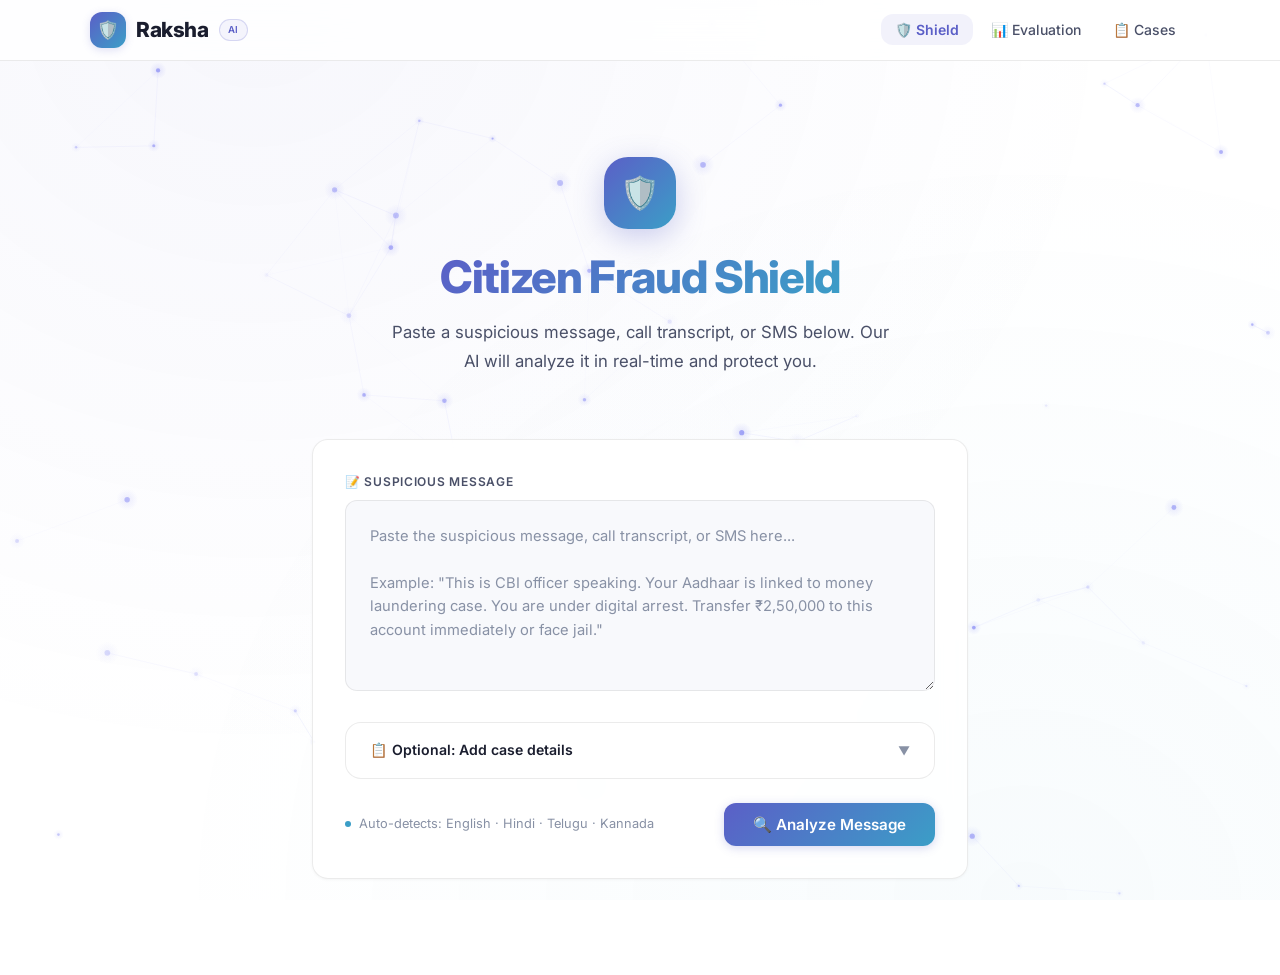
==== frontend/src/index.html @ 5e933333 "Initial commit: Raksha Digital Arrest Scam Shield (AI Hackathon 2.0)" ====
<!DOCTYPE html>
<html lang="en">
<head>
    <meta charset="UTF-8">
    <meta name="viewport" content="width=device-width, initial-scale=1.0">
    <title>Raksha — Citizen Fraud Shield</title>
    <meta name="description" content="Raksha: AI-powered digital arrest scam detector and citizen fraud shield for India.">
    <link rel="stylesheet" href="styles.css?v=3">
    <style>
        /* ── Shield Page Specific Styles ── */
        .hero-section {
            text-align: center;
            padding: var(--space-3xl) 0 var(--space-xl);
        }
        .hero-icon {
            width: 72px;
            height: 72px;
            background: var(--accent-gradient);
            border-radius: var(--radius-xl);
            display: flex;
            align-items: center;
            justify-content: center;
            font-size: 2rem;
            margin: 0 auto var(--space-lg);
            box-shadow: 0 8px 30px rgba(var(--accent-primary-rgb), 0.3);
            animation: floatIcon 4s ease-in-out infinite;
        }
        @keyframes floatIcon {
            0%, 100% { transform: translateY(0) rotate(0deg); }
            50% { transform: translateY(-8px) rotate(2deg); }
        }
        .hero-title {
            font-size: 2.8rem;
            font-weight: 800;
            letter-spacing: -0.03em;
            line-height: 1.1;
            margin-bottom: var(--space-md);
        }
        .hero-tagline {
            font-size: 1.05rem;
            color: var(--text-secondary);
            max-width: 500px;
            margin: 0 auto;
            line-height: 1.7;
        }

        /* ── Analysis Panel ── */
        .analysis-panel { margin-top: var(--space-xl); }
        .panel-label {
            font-size: 0.75rem;
            font-weight: 600;
            color: var(--text-secondary);
            text-transform: uppercase;
            letter-spacing: 0.06em;
            margin-bottom: var(--space-sm);
        }
        .action-row {
            display: flex;
            align-items: center;
            justify-content: space-between;
            margin-top: var(--space-lg);
            gap: var(--space-md);
            flex-wrap: wrap;
        }
        .language-indicator {
            display: flex;
            align-items: center;
            gap: 8px;
            font-size: 0.8rem;
            color: var(--text-muted);
        }
        .lang-dot {
            width: 6px; height: 6px;
            background: var(--accent-secondary);
            border-radius: 50%;
            animation: langPulse 2.5s ease-in-out infinite;
        }
        @keyframes langPulse {
            0%, 100% { opacity: 0.3; box-shadow: none; }
            50% { opacity: 1; box-shadow: 0 0 8px rgba(var(--accent-secondary-rgb), 0.5); }
        }

        /* ── Details Grid ── */
        .details-grid {
            display: grid;
            grid-template-columns: repeat(auto-fit, minmax(180px, 1fr));
            gap: var(--space-md);
            margin-top: var(--space-md);
        }

        /* ── Result Display ── */
        .result-section { margin-top: var(--space-2xl); }
        .verdict-display {
            display: flex;
            align-items: center;
            gap: var(--space-lg);
            padding: var(--space-xl);
            border-radius: var(--radius-lg);
            margin-bottom: var(--space-lg);
            border: 1px solid;
        }
        .verdict-display.scam {
            background: var(--scam-bg);
            border-color: var(--scam-border);
            box-shadow: 0 0 40px var(--scam-glow);
        }
        .verdict-display.safe {
            background: var(--safe-bg);
            border-color: var(--safe-border);
            box-shadow: 0 0 40px var(--safe-glow);
        }
        .verdict-display.uncertain {
            background: var(--uncertain-bg);
            border-color: var(--uncertain-border);
            box-shadow: 0 0 40px var(--uncertain-glow);
        }
        .verdict-icon { font-size: 2.5rem; line-height: 1; }
        .verdict-info { flex: 1; }
        .verdict-label {
            font-size: 1.6rem;
            font-weight: 800;
            letter-spacing: -0.02em;
        }
        .verdict-type {
            font-size: 0.85rem;
            color: var(--text-secondary);
            margin-top: 4px;
        }
        .reply-text {
            white-space: pre-wrap;
            line-height: 1.8;
            font-size: 0.92rem;
            color: var(--text-primary);
            padding: var(--space-lg);
            background: rgba(0, 0, 0, 0.2);
            border-radius: var(--radius-md);
            border: 1px solid var(--border-subtle);
            margin-bottom: var(--space-lg);
        }

        /* ── Steps List ── */
        .steps-list { list-style: none; counter-reset: step-counter; }
        .steps-list li {
            counter-increment: step-counter;
            display: flex;
            align-items: flex-start;
            gap: var(--space-md);
            padding: var(--space-md) 0;
            border-bottom: 1px solid var(--border-subtle);
            font-size: 0.9rem;
        }
        .steps-list li:last-child { border-bottom: none; }
        .steps-list li::before {
            content: counter(step-counter);
            min-width: 26px; height: 26px;
            display: flex; align-items: center; justify-content: center;
            background: var(--accent-gradient);
            color: white;
            font-size: 0.7rem;
            font-weight: 700;
            border-radius: 50%;
            flex-shrink: 0;
        }
        .key-facts { list-style: none; }
        .key-facts li {
            padding: var(--space-sm) 0;
            padding-left: var(--space-lg);
            position: relative;
            font-size: 0.88rem;
            color: var(--text-secondary);
        }
        .key-facts li::before {
            content: '✓';
            position: absolute;
            left: 0;
            color: var(--safe-color);
            font-weight: 700;
        }

        /* ── Complaint Draft ── */
        .complaint-field { margin-bottom: var(--space-md); }
        .complaint-field-label {
            font-size: 0.7rem;
            font-weight: 600;
            color: var(--text-muted);
            text-transform: uppercase;
            letter-spacing: 0.04em;
            margin-bottom: 4px;
        }
        .complaint-field-value {
            font-size: 0.88rem;
            color: var(--text-primary);
            padding: var(--space-sm) var(--space-md);
            background: rgba(0, 0, 0, 0.2);
            border-radius: var(--radius-sm);
            border: 1px solid var(--border-subtle);
        }
        .disclaimer {
            font-size: 0.78rem;
            color: var(--text-muted);
            font-style: italic;
            padding: var(--space-md);
            background: rgba(245, 158, 11, 0.04);
            border: 1px solid rgba(245, 158, 11, 0.12);
            border-radius: var(--radius-sm);
        }

        /* ── Evidence Banner ── */
        .evidence-banner {
            display: flex;
            align-items: center;
            justify-content: space-between;
            padding: var(--space-md) var(--space-lg);
            background: rgba(var(--accent-primary-rgb), 0.06);
            border: 1px solid rgba(var(--accent-primary-rgb), 0.15);
            border-radius: var(--radius-md);
            margin-top: var(--space-lg);
        }
        .evidence-info {
            display: flex;
            align-items: center;
            gap: var(--space-sm);
            font-size: 0.85rem;
            color: var(--text-secondary);
        }
    </style>
</head>
<body>
    <!-- ── Navigation ── -->
    <nav class="navbar">
        <div class="navbar-inner">
            <a href="index.html" class="logo">
                <div class="logo-icon">🛡️</div>
                <span class="logo-text">Raksha</span>
                <span class="logo-badge">AI</span>
            </a>
            <ul class="nav-links">
                <li><a href="index.html" class="nav-link active" id="nav-shield">🛡️ Shield</a></li>
                <li><a href="EvalDashboard.html" class="nav-link" id="nav-eval">📊 Evaluation</a></li>
                <li><a href="CaseLog.html" class="nav-link" id="nav-cases">📋 Cases</a></li>
            </ul>
        </div>
    </nav>

    <!-- ── Hero Section ── -->
    <div class="container-narrow">
        <section class="hero-section fade-in">
            <div class="hero-icon">🛡️</div>
            <h1 class="hero-title">
                <span class="page-title-gradient">Citizen Fraud Shield</span>
            </h1>
            <p class="hero-tagline">
                Paste a suspicious message, call transcript, or SMS below.
                Our AI will analyze it in real-time and protect you.
            </p>
        </section>

        <!-- ── Analysis Input ── -->
        <section class="analysis-panel card card-glow slide-up">
            <div class="panel-label">📝 Suspicious Message</div>
            <div class="textarea-wrapper">
                <textarea
                    id="messageInput"
                    class="textarea"
                    placeholder="Paste the suspicious message, call transcript, or SMS here...

Example: &quot;This is CBI officer speaking. Your Aadhaar is linked to money laundering case. You are under digital arrest. Transfer ₹2,50,000 to this account immediately or face jail.&quot;"
                    rows="6"
                ></textarea>
            </div>

            <!-- Optional Details -->
            <div class="expandable mt-lg" id="detailsExpander">
                <div class="expandable-header" onclick="toggleExpandable('detailsExpander')">
                    <span class="expandable-title">📋 Optional: Add case details</span>
                    <span class="expandable-chevron">▼</span>
                </div>
                <div class="expandable-content">
                    <div class="expandable-body">
                        <div class="details-grid">
                            <div>
                                <label class="input-label" for="amountLost">Amount Lost (₹)</label>
                                <input type="text" id="amountLost" class="input" placeholder="e.g. 2,50,000">
                            </div>
                            <div>
                                <label class="input-label" for="incidentTime">Date/Time</label>
                                <input type="datetime-local" id="incidentTime" class="input">
                            </div>
                            <div>
                                <label class="input-label" for="suspectPhone">Suspect Phone</label>
                                <input type="text" id="suspectPhone" class="input" placeholder="e.g. +91-9XXXXXXXXX">
                            </div>
                            <div>
                                <label class="input-label" for="suspectUpi">Suspect UPI / Account</label>
                                <input type="text" id="suspectUpi" class="input" placeholder="e.g. scammer@upi">
                            </div>
                            <div>
                                <label class="input-label" for="platform">Platform</label>
                                <input type="text" id="platform" class="input" placeholder="e.g. WhatsApp, Phone Call">
                            </div>
                        </div>
                    </div>
                </div>
            </div>

            <div class="action-row">
                <div class="language-indicator">
                    <span class="lang-dot"></span>
                    <span>Auto-detects: English · Hindi · Telugu · Kannada</span>
                </div>
                <button id="analyzeBtn" class="btn btn-primary btn-lg" onclick="analyzeMessage()">
                    🔍 Analyze Message
                </button>
            </div>
        </section>

        <!-- ── Loading State ── -->
        <section id="loadingSection" class="hidden mt-xl">
            <div class="card loading-overlay">
                <div class="spinner"></div>
                <p>Analyzing with Raksha's multi-agent AI system...</p>
                <p class="text-muted" style="font-size: 0.78rem;">Classifier → Guidance → Complaint Drafter → Authority Alert</p>
            </div>
        </section>

        <!-- ── Results Section ── -->
        <section id="resultSection" class="result-section hidden">
            <div id="verdictDisplay" class="verdict-display slide-up">
                <div id="verdictIcon" class="verdict-icon"></div>
                <div class="verdict-info">
                    <div id="verdictLabel" class="verdict-label"></div>
                    <div id="verdictType" class="verdict-type"></div>
                    <div class="confidence-bar-wrapper mt-md" style="max-width: 280px;">
                        <span class="text-muted" style="font-size: 0.75rem;">Confidence</span>
                        <div class="confidence-bar">
                            <div id="confidenceFill" class="confidence-fill"></div>
                        </div>
                        <span id="confidenceValue" class="confidence-value"></span>
                    </div>
                </div>
            </div>

            <div id="replyText" class="reply-text slide-up"></div>

            <!-- Guidance -->
            <div id="guidanceSection" class="hidden">
                <div class="expandable open" id="guidanceExpander">
                    <div class="expandable-header" onclick="toggleExpandable('guidanceExpander')">
                        <span class="expandable-title">🧭 Safety Guidance</span>
                        <span class="expandable-chevron">▼</span>
                    </div>
                    <div class="expandable-content">
                        <div class="expandable-body">
                            <div id="guidanceHeadline" style="font-weight:600; margin-bottom: var(--space-md);"></div>
                            <div style="background: var(--scam-bg); border: 1px solid var(--scam-border); border-radius: var(--radius-md); padding: var(--space-md); margin-bottom: var(--space-lg);">
                                <strong>🚨 Immediate Action:</strong>
                                <span id="guidanceImmediate"></span>
                            </div>
                            <h4 style="margin-bottom: var(--space-sm); font-size: 0.8rem; color: var(--text-secondary); text-transform: uppercase; letter-spacing: 0.04em;">Steps to Take</h4>
                            <ol id="guidanceSteps" class="steps-list"></ol>
                            <h4 style="margin: var(--space-lg) 0 var(--space-sm); font-size: 0.8rem; color: var(--text-secondary); text-transform: uppercase; letter-spacing: 0.04em;">Key Facts</h4>
                            <ul id="guidanceFacts" class="key-facts"></ul>
                        </div>
                    </div>
                </div>
            </div>

            <!-- Complaint Draft -->
            <div id="complaintSection" class="hidden">
                <div class="expandable" id="complaintExpander">
                    <div class="expandable-header" onclick="toggleExpandable('complaintExpander')">
                        <span class="expandable-title">📝 Complaint Draft</span>
                        <span class="expandable-chevron">▼</span>
                    </div>
                    <div class="expandable-content">
                        <div class="expandable-body" id="complaintBody"></div>
                    </div>
                </div>
            </div>

            <!-- Authority Alert -->
            <div id="alertSection" class="hidden">
                <div class="expandable" id="alertExpander">
                    <div class="expandable-header" onclick="toggleExpandable('alertExpander')">
                        <span class="expandable-title">🚨 Authority Alert</span>
                        <span class="expandable-chevron">▼</span>
                    </div>
                    <div class="expandable-content">
                        <div class="expandable-body" id="alertBody"></div>
                    </div>
                </div>
            </div>

            <!-- Evidence Package -->
            <div id="evidenceBanner" class="evidence-banner hidden">
                <div class="evidence-info">
                    <span>📦</span>
                    <span>Evidence package ready for download</span>
                    <span id="caseIdDisplay" class="font-mono text-accent" style="font-size: 0.75rem;"></span>
                </div>
                <button id="downloadEvidence" class="btn btn-secondary btn-sm" onclick="downloadEvidence()">
                    ⬇️ Download
                </button>
            </div>
        </section>

        <div style="height: 4rem;"></div>
    </div>

    <script src="network.js?v=5"></script>
    <script>
        const API_BASE = window.location.origin;
        let currentCaseId = null;

        // ── Expandable toggle ──
        function toggleExpandable(id) {
            document.getElementById(id).classList.toggle('open');
        }

        // ── Main Analysis Function ──
        async function analyzeMessage() {
            const text = document.getElementById('messageInput').value.trim();
            if (!text) {
                showToast('Please paste a suspicious message to analyze.', 'error');
                return;
            }

            const userDetails = {};
            const amountLost = document.getElementById('amountLost').value.trim();
            const incidentTime = document.getElementById('incidentTime').value.trim();
            const suspectPhone = document.getElementById('suspectPhone').value.trim();
            const suspectUpi = document.getElementById('suspectUpi').value.trim();
            const platform = document.getElementById('platform').value.trim();

            if (amountLost) userDetails.amount_lost = amountLost;
            if (incidentTime) userDetails.datetime = incidentTime;
            if (suspectPhone) userDetails.suspect_phone = suspectPhone;
            if (suspectUpi) userDetails.suspect_upi = suspectUpi;
            if (platform) userDetails.platform = platform;

            const payload = {
                text: text,
                user_details: Object.keys(userDetails).length > 0 ? userDetails : null,
            };

            const btn = document.getElementById('analyzeBtn');
            btn.disabled = true;
            btn.textContent = '⏳ Analyzing...';
            document.getElementById('loadingSection').classList.remove('hidden');
            document.getElementById('resultSection').classList.add('hidden');

            try {
                const response = await fetch(`${API_BASE}/analyze`, {
                    method: 'POST',
                    headers: { 'Content-Type': 'application/json' },
                    body: JSON.stringify(payload),
                });

                if (!response.ok) {
                    const err = await response.json().catch(() => ({}));
                    throw new Error(err.detail || `Server error: ${response.status}`);
                }

                const data = await response.json();
                currentCaseId = data.case_id;
                renderResult(data);

            } catch (err) {
                showToast(`Analysis failed: ${err.message}`, 'error');
                console.error('Analysis error:', err);
            } finally {
                btn.disabled = false;
                btn.textContent = '🔍 Analyze Message';
                document.getElementById('loadingSection').classList.add('hidden');
            }
        }

        // ── Render Results ──
        function renderResult(data) {
            const section = document.getElementById('resultSection');
            section.classList.remove('hidden');

            const verdictDisplay = document.getElementById('verdictDisplay');
            verdictDisplay.className = `verdict-display slide-up ${data.verdict.toLowerCase()}`;

            const icons = { SCAM: '🚫', SAFE: '✅', UNCERTAIN: '⚠️' };
            document.getElementById('verdictIcon').textContent = icons[data.verdict] || '❓';
            document.getElementById('verdictLabel').textContent = data.verdict;

            const scamType = data.classification?.scam_type;
            document.getElementById('verdictType').textContent = scamType
                ? scamType.replace(/_/g, ' ').replace(/\b\w/g, l => l.toUpperCase())
                : data.verdict === 'SAFE' ? 'No fraud detected' : 'Needs verification';

            const confidence = data.classification?.confidence || 0;
            const confFill = document.getElementById('confidenceFill');
            const confColor = data.verdict === 'SCAM' ? 'var(--scam-color)' :
                              data.verdict === 'SAFE' ? 'var(--safe-color)' : 'var(--uncertain-color)';
            confFill.style.width = `${confidence * 100}%`;
            confFill.style.background = confColor;
            document.getElementById('confidenceValue').textContent = `${(confidence * 100).toFixed(0)}%`;
            document.getElementById('confidenceValue').style.color = confColor;

            document.getElementById('replyText').textContent = data.reply_text;

            if (data.guidance) {
                const gs = document.getElementById('guidanceSection');
                gs.classList.remove('hidden');
                document.getElementById('guidanceHeadline').textContent = data.guidance.headline;
                document.getElementById('guidanceImmediate').textContent = data.guidance.immediate_action;

                const stepsList = document.getElementById('guidanceSteps');
                stepsList.innerHTML = '';
                (data.guidance.steps || []).forEach(step => {
                    const li = document.createElement('li');
                    li.textContent = step;
                    stepsList.appendChild(li);
                });

                const factsList = document.getElementById('guidanceFacts');
                factsList.innerHTML = '';
                (data.guidance.key_facts || []).forEach(fact => {
                    const li = document.createElement('li');
                    li.textContent = fact;
                    factsList.appendChild(li);
                });
            } else {
                document.getElementById('guidanceSection').classList.add('hidden');
            }

            if (data.complaint_draft) {
                const cs = document.getElementById('complaintSection');
                cs.classList.remove('hidden');
                renderComplaint(data.complaint_draft);
            } else {
                document.getElementById('complaintSection').classList.add('hidden');
            }

            if (data.authority_alert) {
                document.getElementById('alertSection').classList.remove('hidden');
                renderAuthorityAlert(data.authority_alert);
            } else {
                document.getElementById('alertSection').classList.add('hidden');
            }

            document.getElementById('evidenceBanner').classList.remove('hidden');
            document.getElementById('caseIdDisplay').textContent = `Case: ${currentCaseId}`;

            section.scrollIntoView({ behavior: 'smooth', block: 'start' });
        }

        // ── Render Complaint Draft ──
        function renderComplaint(draft) {
            const body = document.getElementById('complaintBody');
            body.innerHTML = `
                <div class="complaint-field">
                    <div class="complaint-field-label">Category</div>
                    <div class="complaint-field-value">${escapeHtml(draft.category)}</div>
                </div>
                <div class="complaint-field">
                    <div class="complaint-field-label">Incident Date/Time</div>
                    <div class="complaint-field-value">${escapeHtml(draft.incident_datetime)}</div>
                </div>
                <div class="complaint-field">
                    <div class="complaint-field-label">Amount Involved</div>
                    <div class="complaint-field-value">${escapeHtml(draft.amount_involved)}</div>
                </div>
                <div class="complaint-field">
                    <div class="complaint-field-label">Narrative</div>
                    <div class="complaint-field-value" style="white-space: pre-wrap;">${escapeHtml(draft.narrative)}</div>
                </div>
                <div class="complaint-field">
                    <div class="complaint-field-label">Evidence Checklist</div>
                    <ul style="padding-left: var(--space-lg); color: var(--text-secondary); font-size: 0.88rem;">
                        ${(draft.evidence_checklist || []).map(e => `<li>${escapeHtml(e)}</li>`).join('')}
                    </ul>
                </div>
                <div class="complaint-field">
                    <div class="complaint-field-label">Where to Submit</div>
                    <div class="complaint-field-value">${escapeHtml(draft.where_to_submit)}</div>
                </div>
                <div class="disclaimer mt-md">${escapeHtml(draft.disclaimer)}</div>
            `;
        }

        // ── Render Authority Alert ──
        function renderAuthorityAlert(alert) {
            const body = document.getElementById('alertBody');
            
            // Format suspect identifiers safely
            const si = alert.suspect_identifiers || {};
            const suspectList = [];
            if (si.phone) suspectList.push(`<strong>Phone:</strong> ${escapeHtml(si.phone)}`);
            if (si.upi_or_account) suspectList.push(`<strong>UPI/Account:</strong> ${escapeHtml(si.upi_or_account)}`);
            if (si.platform) suspectList.push(`<strong>Platform:</strong> ${escapeHtml(si.platform)}`);
            if (si.links) suspectList.push(`<strong>Links:</strong> ${escapeHtml(si.links)}`);
            if (si.channel) suspectList.push(`<strong>Channel:</strong> ${escapeHtml(si.channel)}`);
            
            const suspectHtml = suspectList.length > 0 
                ? `<ul style="padding-left: var(--space-lg); color: var(--text-secondary); font-size: 0.88rem;">${suspectList.map(s => `<li>${s}</li>`).join('')}</ul>`
                : `<div class="complaint-field-value text-muted" style="font-style: italic;">No specific suspect identifiers extracted</div>`;

            body.innerHTML = `
                <div class="complaint-field">
                    <div class="complaint-field-label">Alert ID</div>
                    <div class="complaint-field-value font-mono" style="font-size: 0.78rem;">${escapeHtml(alert.alert_id)}</div>
                </div>
                <div class="grid-2">
                    <div class="complaint-field">
                        <div class="complaint-field-label">Severity Level</div>
                        <div class="complaint-field-value" style="color: var(--scam-color); font-weight: 700;">${escapeHtml(alert.severity.toUpperCase())}</div>
                    </div>
                    <div class="complaint-field">
                        <div class="complaint-field-label">AI Confidence</div>
                        <div class="complaint-field-value" style="font-weight: 700; color: var(--accent-primary);">${(alert.confidence * 100).toFixed(0)}%</div>
                    </div>
                </div>
                <div class="complaint-field">
                    <div class="complaint-field-label">Scam Category</div>
                    <div class="complaint-field-value">${escapeHtml(alert.scam_type.replace(/_/g, ' ').toUpperCase())}</div>
                </div>
                <div class="complaint-field">
                    <div class="complaint-field-label">Observed Signals</div>
                    <ul style="padding-left: var(--space-lg); color: var(--text-secondary); font-size: 0.88rem;">
                        ${(alert.observed_signals || []).map(s => `<li>${escapeHtml(s)}</li>`).join('')}
                    </ul>
                </div>
                <div class="complaint-field">
                    <div class="complaint-field-label">Extracted Suspect Identifiers</div>
                    ${suspectHtml}
                </div>
                <div class="complaint-field">
                    <div class="complaint-field-label">Recommended Routing Authorities</div>
                    <div class="complaint-field-value" style="font-weight: 600;">${escapeHtml(alert.recommended_routing)}</div>
                </div>
                <div class="complaint-field">
                    <div class="complaint-field-label">Audit Reference Token</div>
                    <div class="complaint-field-value font-mono" style="font-size: 0.75rem;">${escapeHtml(alert.audit_ref)}</div>
                </div>
                <div class="disclaimer mt-md" style="background: rgba(91, 95, 199, 0.04); border-color: rgba(91, 95, 199, 0.12); color: var(--text-secondary);">${escapeHtml(alert.privacy_note)}</div>
            `;
        }

        // ── Download Evidence ──
        async function downloadEvidence() {
            if (!currentCaseId) return;
            try {
                const response = await fetch(`${API_BASE}/evidence/${currentCaseId}`);
                const blob = await response.blob();
                const url = URL.createObjectURL(blob);
                const a = document.createElement('a');
                a.href = url;
                a.download = `evidence_${currentCaseId}.json`;
                a.click();
                URL.revokeObjectURL(url);
                showToast('Evidence package downloaded.', 'success');
            } catch (err) {
                showToast('Failed to download evidence.', 'error');
            }
        }

        // ── Toast ──
        function showToast(message, type = 'error') {
            const existing = document.querySelector('.toast');
            if (existing) existing.remove();

            const toast = document.createElement('div');
            toast.className = `toast toast-${type}`;
            toast.textContent = message;
            document.body.appendChild(toast);
            setTimeout(() => toast.remove(), 4000);
        }

        // ── Escape HTML ──
        function escapeHtml(text) {
            if (!text) return '';
            const div = document.createElement('div');
            div.textContent = text;
            return div.innerHTML;
        }

        // ── Keyboard shortcut: Ctrl+Enter ──
        document.getElementById('messageInput').addEventListener('keydown', (e) => {
            if ((e.ctrlKey || e.metaKey) && e.key === 'Enter') {
                analyzeMessage();
            }
        });
    </script>
</body>
</html>
---- frontend/src/styles.css ----
/* ================================================================
   Raksha — Premium Light Design System v3.0
   Clean White + Soft Accents + Dark Text
   Inspired by Apple, Linear, Stripe
   ================================================================ */

@import url('https://fonts.googleapis.com/css2?family=Inter:wght@300;400;500;600;700;800;900&family=JetBrains+Mono:wght@400;500;700&display=swap');

/* ── CSS Custom Properties ── */
:root {
    /* Core palette — Clean whites & soft grays */
    --bg-primary: #ffffff;
    --bg-secondary: #f8f9fc;
    --bg-tertiary: #f1f3f9;
    --bg-card: rgba(255, 255, 255, 0.85);
    --bg-glass: rgba(255, 255, 255, 0.6);
    --bg-glass-hover: rgba(255, 255, 255, 0.8);

    /* Soft accent palette — muted, elegant */
    --accent-primary: #5b5fc7;       /* Soft indigo */
    --accent-primary-rgb: 91, 95, 199;
    --accent-secondary: #3b9ec7;     /* Soft teal */
    --accent-secondary-rgb: 59, 158, 199;
    --accent-tertiary: #8b7fc7;      /* Soft violet */
    --accent-warm: #c77b9b;          /* Muted rose */
    --accent-gradient: linear-gradient(135deg, #5b5fc7, #3b9ec7);
    --accent-gradient-warm: linear-gradient(135deg, #c77b9b, #5b5fc7);

    /* Verdict colors — soft, tuned versions */
    --scam-color: #d4556a;
    --scam-bg: rgba(212, 85, 106, 0.06);
    --scam-border: rgba(212, 85, 106, 0.2);
    --scam-glow: rgba(212, 85, 106, 0.08);

    --safe-color: #3da077;
    --safe-bg: rgba(61, 160, 119, 0.06);
    --safe-border: rgba(61, 160, 119, 0.2);
    --safe-glow: rgba(61, 160, 119, 0.08);

    --uncertain-color: #c49032;
    --uncertain-bg: rgba(196, 144, 50, 0.06);
    --uncertain-border: rgba(196, 144, 50, 0.2);
    --uncertain-glow: rgba(196, 144, 50, 0.08);

    /* Text — dark for readability */
    --text-primary: #1a1d2e;
    --text-secondary: #4a5068;
    --text-muted: #8891a5;
    --text-accent: #5b5fc7;

    /* Borders — subtle gray */
    --border-subtle: rgba(0, 0, 0, 0.04);
    --border-default: rgba(0, 0, 0, 0.08);
    --border-hover: rgba(91, 95, 199, 0.3);

    /* Shadows — soft and natural */
    --shadow-sm: 0 1px 3px rgba(0, 0, 0, 0.04);
    --shadow-md: 0 4px 16px rgba(0, 0, 0, 0.06);
    --shadow-lg: 0 12px 40px rgba(0, 0, 0, 0.08);
    --shadow-glow: 0 4px 20px rgba(91, 95, 199, 0.1);

    /* Spacing */
    --space-xs: 0.25rem;
    --space-sm: 0.5rem;
    --space-md: 1rem;
    --space-lg: 1.5rem;
    --space-xl: 2rem;
    --space-2xl: 3rem;
    --space-3xl: 4rem;

    /* Radius */
    --radius-sm: 8px;
    --radius-md: 12px;
    --radius-lg: 16px;
    --radius-xl: 24px;
    --radius-full: 9999px;

    /* Typography */
    --font-sans: 'Inter', -apple-system, BlinkMacSystemFont, sans-serif;
    --font-mono: 'JetBrains Mono', 'Fira Code', monospace;

    /* Transitions */
    --transition-fast: 150ms cubic-bezier(0.4, 0, 0.2, 1);
    --transition-default: 250ms cubic-bezier(0.4, 0, 0.2, 1);
    --transition-slow: 400ms cubic-bezier(0.4, 0, 0.2, 1);
}

/* ── Reset ── */
*, *::before, *::after {
    margin: 0;
    padding: 0;
    box-sizing: border-box;
}

html {
    scroll-behavior: smooth;
    -webkit-font-smoothing: antialiased;
    -moz-osx-font-smoothing: grayscale;
    background: var(--bg-primary);
}

body {
    font-family: var(--font-sans);
    background: transparent;
    color: var(--text-primary);
    line-height: 1.6;
    min-height: 100vh;
    overflow-x: hidden;
    position: relative;
}

/* ── Dynamic Network Canvas ── */
#networkCanvas {
    position: fixed;
    top: 0;
    left: 0;
    width: 100vw;
    height: 100vh;
    z-index: -1;
    pointer-events: none;
}

body::before {
    content: '';
    position: fixed;
    top: 0; left: 0; width: 100vw; height: 100vh;
    background:
        radial-gradient(ellipse at 20% 0%, rgba(91, 95, 199, 0.05) 0%, transparent 60%),
        radial-gradient(ellipse at 80% 100%, rgba(59, 158, 199, 0.04) 0%, transparent 60%);
    z-index: -2;
    pointer-events: none;
}

/* ── Navigation ── */
.navbar {
    position: sticky;
    top: 0;
    z-index: 100;
    background: rgba(255, 255, 255, 0.8);
    backdrop-filter: blur(20px) saturate(180%);
    -webkit-backdrop-filter: blur(20px) saturate(180%);
    border-bottom: 1px solid var(--border-default);
    padding: 0 var(--space-xl);
}

.navbar-inner {
    max-width: 1100px;
    margin: 0 auto;
    display: flex;
    align-items: center;
    justify-content: space-between;
    height: 60px;
}

.logo {
    display: flex;
    align-items: center;
    gap: 10px;
    text-decoration: none;
    color: var(--text-primary);
}

.logo-icon {
    width: 36px;
    height: 36px;
    background: var(--accent-gradient);
    border-radius: var(--radius-md);
    display: flex;
    align-items: center;
    justify-content: center;
    font-size: 1.1rem;
    box-shadow: 0 2px 8px rgba(var(--accent-primary-rgb), 0.2);
}

.logo-text {
    font-size: 1.3rem;
    font-weight: 800;
    letter-spacing: -0.02em;
    color: var(--text-primary);
}

.logo-badge {
    font-size: 0.6rem;
    font-weight: 600;
    color: var(--accent-primary);
    padding: 2px 8px;
    border: 1px solid rgba(var(--accent-primary-rgb), 0.2);
    border-radius: var(--radius-full);
    text-transform: uppercase;
    letter-spacing: 0.06em;
    background: rgba(var(--accent-primary-rgb), 0.06);
}

.nav-links {
    display: flex;
    gap: 4px;
    list-style: none;
}

.nav-link {
    color: var(--text-secondary);
    text-decoration: none;
    padding: 7px 14px;
    font-size: 0.875rem;
    font-weight: 500;
    border-radius: var(--radius-md);
    transition: all var(--transition-fast);
}

.nav-link:hover {
    color: var(--text-primary);
    background: var(--bg-tertiary);
}

.nav-link.active {
    color: var(--accent-primary);
    background: rgba(var(--accent-primary-rgb), 0.08);
    font-weight: 600;
}

/* ── Main Container ── */
.container {
    max-width: 1100px;
    margin: 0 auto;
    padding: var(--space-xl);
}

.container-narrow {
    max-width: 720px;
    margin: 0 auto;
    padding: var(--space-xl);
}

/* ── Glass Card ── */
.card {
    background: var(--bg-card);
    backdrop-filter: blur(12px);
    -webkit-backdrop-filter: blur(12px);
    border: 1px solid var(--border-default);
    border-radius: var(--radius-lg);
    padding: var(--space-xl);
    transition: all var(--transition-default);
    box-shadow: var(--shadow-sm);
}

.card:hover {
    border-color: var(--border-hover);
    box-shadow: var(--shadow-md);
}

.card-glow {
    position: relative;
    overflow: visible;
}

/* ── Page Header ── */
.page-header {
    text-align: center;
    padding: var(--space-3xl) 0 var(--space-2xl);
}

.page-title {
    font-size: 2.2rem;
    font-weight: 800;
    letter-spacing: -0.03em;
    line-height: 1.2;
    margin-bottom: var(--space-md);
    color: var(--text-primary);
}

.page-title-gradient {
    background: var(--accent-gradient);
    -webkit-background-clip: text;
    -webkit-text-fill-color: transparent;
    background-clip: text;
}

.page-subtitle {
    font-size: 1rem;
    color: var(--text-secondary);
    max-width: 520px;
    margin: 0 auto;
    font-weight: 400;
    line-height: 1.7;
}

/* ── Buttons ── */
.btn {
    display: inline-flex;
    align-items: center;
    justify-content: center;
    gap: var(--space-sm);
    padding: 0.6rem 1.4rem;
    font-family: var(--font-sans);
    font-size: 0.9rem;
    font-weight: 600;
    border: none;
    border-radius: var(--radius-md);
    cursor: pointer;
    transition: all var(--transition-fast);
    text-decoration: none;
    white-space: nowrap;
}

.btn-primary {
    background: var(--accent-gradient);
    color: #fff;
    box-shadow: 0 2px 10px rgba(var(--accent-primary-rgb), 0.25);
}

.btn-primary:hover {
    box-shadow: 0 4px 18px rgba(var(--accent-primary-rgb), 0.35);
    transform: translateY(-1px);
}

.btn-primary:active {
    transform: translateY(0) scale(0.98);
}

.btn-secondary {
    background: var(--bg-tertiary);
    color: var(--text-primary);
    border: 1px solid var(--border-default);
}

.btn-secondary:hover {
    background: rgba(var(--accent-primary-rgb), 0.06);
    border-color: var(--border-hover);
}

.btn-lg {
    padding: 0.75rem 1.8rem;
    font-size: 0.95rem;
    border-radius: var(--radius-md);
}

.btn-sm {
    padding: 0.35rem 0.75rem;
    font-size: 0.8rem;
    border-radius: var(--radius-sm);
}

.btn:disabled {
    opacity: 0.4;
    cursor: not-allowed;
    transform: none !important;
    box-shadow: none !important;
}

/* ── Form Elements ── */
.textarea-wrapper {
    position: relative;
}

.textarea {
    width: 100%;
    min-height: 140px;
    padding: var(--space-lg);
    font-family: var(--font-sans);
    font-size: 0.92rem;
    line-height: 1.6;
    color: var(--text-primary);
    background: var(--bg-secondary);
    border: 1px solid var(--border-default);
    border-radius: var(--radius-md);
    resize: vertical;
    transition: all var(--transition-fast);
    outline: none;
}

.textarea::placeholder {
    color: var(--text-muted);
}

.textarea:focus {
    border-color: var(--accent-primary);
    box-shadow: 0 0 0 3px rgba(var(--accent-primary-rgb), 0.08);
    background: #fff;
}

.input {
    width: 100%;
    padding: 0.55rem 0.85rem;
    font-family: var(--font-sans);
    font-size: 0.88rem;
    color: var(--text-primary);
    background: var(--bg-secondary);
    border: 1px solid var(--border-default);
    border-radius: var(--radius-sm);
    outline: none;
    transition: all var(--transition-fast);
    color-scheme: light;
}

.input:focus {
    border-color: var(--accent-primary);
    box-shadow: 0 0 0 3px rgba(var(--accent-primary-rgb), 0.08);
    background: #fff;
}

.input-label {
    display: block;
    font-size: 0.78rem;
    font-weight: 600;
    color: var(--text-secondary);
    margin-bottom: 5px;
    letter-spacing: 0.01em;
}

/* ── Verdict Badge ── */
.verdict-badge {
    display: inline-flex;
    align-items: center;
    gap: 6px;
    padding: 5px 14px;
    font-size: 0.78rem;
    font-weight: 600;
    letter-spacing: 0.03em;
    text-transform: uppercase;
    border-radius: var(--radius-full);
}

.verdict-scam {
    color: var(--scam-color);
    background: var(--scam-bg);
    border: 1px solid var(--scam-border);
}

.verdict-safe {
    color: var(--safe-color);
    background: var(--safe-bg);
    border: 1px solid var(--safe-border);
}

.verdict-uncertain {
    color: var(--uncertain-color);
    background: var(--uncertain-bg);
    border: 1px solid var(--uncertain-border);
}

/* ── Stat Card ── */
.stat-card {
    text-align: center;
    padding: var(--space-xl);
    background: #fff;
    border: 1px solid var(--border-default);
    border-radius: var(--radius-lg);
    transition: all var(--transition-default);
    box-shadow: var(--shadow-sm);
}

.stat-card:hover {
    border-color: var(--border-hover);
    box-shadow: var(--shadow-md);
    transform: translateY(-2px);
}

.stat-value {
    font-size: 2.2rem;
    font-weight: 800;
    letter-spacing: -0.02em;
    line-height: 1;
    margin-bottom: var(--space-xs);
    color: var(--accent-primary);
}

.stat-label {
    font-size: 0.78rem;
    font-weight: 500;
    color: var(--text-secondary);
    text-transform: uppercase;
    letter-spacing: 0.04em;
}

/* ── Grid Layouts ── */
.grid-2 { display: grid; grid-template-columns: repeat(2, 1fr); gap: var(--space-lg); }
.grid-3 { display: grid; grid-template-columns: repeat(3, 1fr); gap: var(--space-lg); }
.grid-4 { display: grid; grid-template-columns: repeat(4, 1fr); gap: var(--space-lg); }

/* ── Table ── */
.table-wrapper {
    overflow-x: auto;
    border: 1px solid var(--border-default);
    border-radius: var(--radius-lg);
    background: #fff;
}

table {
    width: 100%;
    border-collapse: collapse;
}

thead {
    border-bottom: 1px solid var(--border-default);
    background: var(--bg-secondary);
}

th {
    padding: var(--space-md) var(--space-lg);
    text-align: left;
    font-size: 0.72rem;
    font-weight: 600;
    color: var(--text-muted);
    text-transform: uppercase;
    letter-spacing: 0.05em;
}

td {
    padding: var(--space-md) var(--space-lg);
    font-size: 0.88rem;
    color: var(--text-primary);
    border-bottom: 1px solid var(--border-subtle);
}

tr:last-child td {
    border-bottom: none;
}

tr:hover td {
    background: var(--bg-secondary);
}

/* ── Expandable Section ── */
.expandable {
    border: 1px solid var(--border-default);
    border-radius: var(--radius-lg);
    margin-bottom: var(--space-md);
    background: #fff;
    overflow: hidden;
}

.expandable-header {
    display: flex;
    align-items: center;
    justify-content: space-between;
    padding: var(--space-md) var(--space-lg);
    cursor: pointer;
    transition: all var(--transition-fast);
    user-select: none;
}

.expandable-header:hover {
    background: var(--bg-secondary);
}

.expandable-title {
    font-size: 0.88rem;
    font-weight: 600;
    color: var(--text-primary);
    display: flex;
    align-items: center;
    gap: var(--space-sm);
}

.expandable-chevron {
    transition: transform var(--transition-default);
    font-size: 0.75rem;
    color: var(--text-muted);
}

.expandable.open .expandable-chevron {
    transform: rotate(180deg);
}

.expandable-content {
    max-height: 0;
    overflow: hidden;
    transition: max-height var(--transition-slow);
}

.expandable.open .expandable-content {
    max-height: 2000px;
}

.expandable-body {
    padding: var(--space-lg);
    border-top: 1px solid var(--border-subtle);
}

/* ── Loading Spinner ── */
.spinner {
    width: 32px;
    height: 32px;
    border: 3px solid rgba(var(--accent-primary-rgb), 0.12);
    border-top-color: var(--accent-primary);
    border-radius: 50%;
    animation: spin 0.8s ease-in-out infinite;
}

@keyframes spin {
    to { transform: rotate(360deg); }
}

.loading-overlay {
    display: flex;
    flex-direction: column;
    align-items: center;
    justify-content: center;
    gap: var(--space-md);
    padding: var(--space-3xl);
    color: var(--text-secondary);
    font-size: 0.88rem;
}

/* ── Toast / Notification ── */
.toast {
    position: fixed;
    bottom: 24px;
    right: 24px;
    padding: var(--space-md) var(--space-lg);
    font-size: 0.85rem;
    font-weight: 500;
    border-radius: var(--radius-md);
    z-index: 1000;
    animation: slideInToast 0.3s ease;
    max-width: 400px;
    box-shadow: var(--shadow-lg);
}

.toast-error {
    background: #fff;
    color: var(--scam-color);
    border: 1px solid var(--scam-border);
}

.toast-success {
    background: #fff;
    color: var(--safe-color);
    border: 1px solid var(--safe-border);
}

@keyframes slideInToast {
    from { transform: translateY(16px); opacity: 0; }
    to { transform: translateY(0); opacity: 1; }
}

/* ── Confidence Bar ── */
.confidence-bar-wrapper {
    display: flex;
    align-items: center;
    gap: var(--space-sm);
}

.confidence-bar {
    flex: 1;
    height: 6px;
    background: var(--bg-tertiary);
    border-radius: var(--radius-full);
    overflow: hidden;
}

.confidence-fill {
    height: 100%;
    border-radius: var(--radius-full);
    background: var(--accent-gradient);
    transition: width var(--transition-slow);
}

.confidence-value {
    font-size: 0.82rem;
    font-weight: 700;
    min-width: 40px;
    text-align: right;
    font-family: var(--font-mono);
    color: var(--text-primary);
}

/* ── Confusion Matrix ── */
.matrix-grid {
    display: grid;
    grid-template-columns: auto repeat(3, 1fr);
    gap: 2px;
    max-width: 400px;
    margin: 0 auto;
    border-radius: var(--radius-md);
    overflow: hidden;
}

.matrix-cell {
    display: flex;
    align-items: center;
    justify-content: center;
    padding: var(--space-md);
    font-size: 1rem;
    font-weight: 700;
    min-height: 52px;
    transition: all var(--transition-fast);
    font-family: var(--font-mono);
    border-radius: var(--radius-sm);
}

.matrix-cell:hover {
    transform: scale(1.03);
    z-index: 10;
}

.matrix-header {
    font-size: 0.68rem;
    font-weight: 600;
    color: var(--text-muted);
    text-transform: uppercase;
    letter-spacing: 0.04em;
    background: transparent !important;
    font-family: var(--font-sans);
}

.matrix-label {
    font-size: 0.68rem;
    font-weight: 600;
    color: var(--text-muted);
    writing-mode: horizontal-tb;
    background: transparent !important;
    text-transform: uppercase;
    letter-spacing: 0.04em;
    font-family: var(--font-sans);
}

/* ── Scrollbar ── */
::-webkit-scrollbar {
    width: 6px;
    height: 6px;
}

::-webkit-scrollbar-track {
    background: transparent;
}

::-webkit-scrollbar-thumb {
    background: rgba(0, 0, 0, 0.12);
    border-radius: var(--radius-full);
}

::-webkit-scrollbar-thumb:hover {
    background: rgba(0, 0, 0, 0.2);
}

/* ── Responsive ── */
@media (max-width: 768px) {
    .grid-2, .grid-3, .grid-4 { grid-template-columns: 1fr; }
    .navbar-inner { flex-direction: column; gap: var(--space-sm); height: auto; padding: var(--space-sm) 0; }
    .page-title { font-size: 1.6rem; }
    .container, .container-narrow { padding: var(--space-md); }
}

/* ── Utility Classes ── */
.text-center { text-align: center; }
.text-right { text-align: right; }
.text-muted { color: var(--text-muted); }
.text-accent { color: var(--accent-primary); }
.font-mono { font-family: var(--font-mono); }
.mt-md { margin-top: var(--space-md); }
.mt-lg { margin-top: var(--space-lg); }
.mt-xl { margin-top: var(--space-xl); }
.mb-md { margin-bottom: var(--space-md); }
.mb-lg { margin-bottom: var(--space-lg); }
.gap-md { gap: var(--space-md); }
.gap-lg { gap: var(--space-lg); }
.flex { display: flex; }
.flex-col { flex-direction: column; }
.items-center { align-items: center; }
.justify-between { justify-content: space-between; }
.hidden { display: none !important; }

/* ── Animations ── */
.fade-in { animation: fadeIn 0.5s ease forwards; }
@keyframes fadeIn { from { opacity: 0; } to { opacity: 1; } }

.slide-up { animation: slideUp 0.5s ease forwards; }
@keyframes slideUp { from { opacity: 0; transform: translateY(12px); } to { opacity: 1; transform: translateY(0); } }
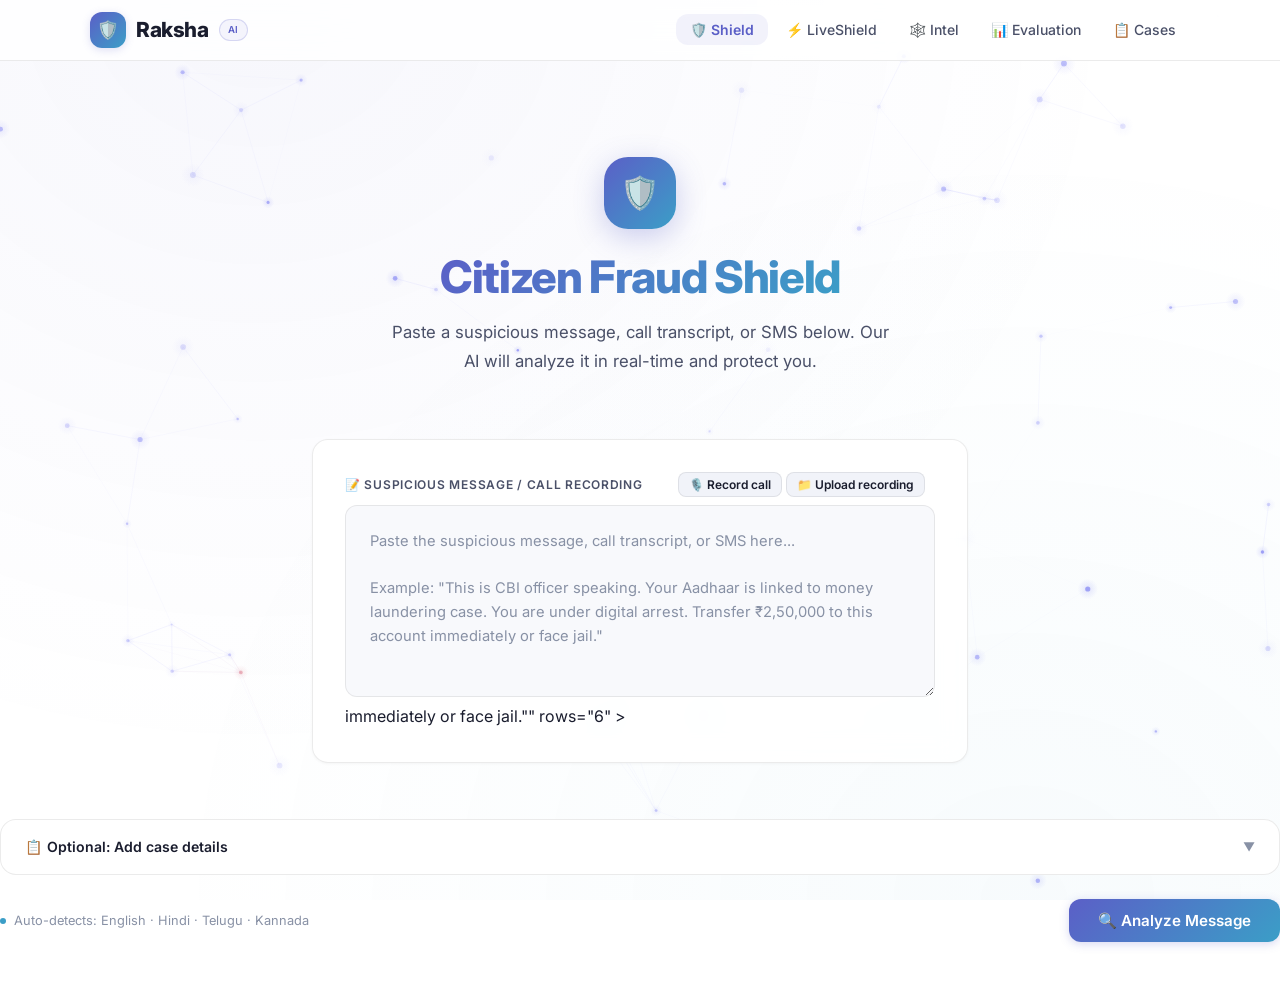
==== commit 1c4290a6: "Hardened evaluation, unit tests, campaign intelligence, and Live Call Guardian updates" ====
--- a/frontend/src/index.html
+++ b/frontend/src/index.html
@@ -220,7 +220,6 @@
             display: flex;
             align-items: center;
             gap: var(--space-sm);
-            font-size: 0.85rem;
             color: var(--text-secondary);
         }
     </style>
@@ -236,6 +235,8 @@
             </a>
             <ul class="nav-links">
                 <li><a href="index.html" class="nav-link active" id="nav-shield">🛡️ Shield</a></li>
+                <li><a href="LiveShield.html" class="nav-link" id="nav-liveshield">⚡ LiveShield</a></li>
+                <li><a href="Intel.html" class="nav-link" id="nav-intel">🕸️ Intel</a></li>
                 <li><a href="EvalDashboard.html" class="nav-link" id="nav-eval">📊 Evaluation</a></li>
                 <li><a href="CaseLog.html" class="nav-link" id="nav-cases">📋 Cases</a></li>
             </ul>
@@ -257,14 +258,25 @@
 
         <!-- ── Analysis Input ── -->
         <section class="analysis-panel card card-glow slide-up">
-            <div class="panel-label">📝 Suspicious Message</div>
+            <div style="display: flex; justify-content: space-between; align-items: center; margin-bottom: var(--space-sm); flex-wrap: wrap; gap: var(--space-sm);">
+                <div class="panel-label" style="margin-bottom: 0;">📝 Suspicious Message / Call Recording</div>
+                <div style="display: flex; gap: var(--space-xs); align-items: center;">
+                    <button id="recordBtn" class="btn btn-secondary btn-sm" onclick="toggleRecording(event)" style="font-size: 0.75rem; padding: 4px 10px;">🎙️ Record call</button>
+                    <button id="uploadAudioBtn" class="btn btn-secondary btn-sm" onclick="triggerAudioUpload(event)" style="font-size: 0.75rem; padding: 4px 10px;">📁 Upload recording</button>
+                    <input type="file" id="audioFileInput" accept="audio/*" style="display: none;" onchange="handleAudioUpload(event)">
+                    <span id="voiceStatus" class="text-secondary" style="font-size: 0.75rem; font-style: italic; margin-left: 6px;"></span>
+                </div>
+            </div>
             <div class="textarea-wrapper">
                 <textarea
                     id="messageInput"
                     class="textarea"
                     placeholder="Paste the suspicious message, call transcript, or SMS here...
-
+ 
 Example: &quot;This is CBI officer speaking. Your Aadhaar is linked to money laundering case. You are under digital arrest. Transfer ₹2,50,000 to this account immediately or face jail.&quot;"
+                    rows="6"
+                ></textarea>
+            </div> immediately or face jail.&quot;"
                     rows="6"
                 ></textarea>
             </div>
@@ -342,6 +354,12 @@
 
             <div id="replyText" class="reply-text slide-up"></div>
 
+            <!-- Explainability Highlights -->
+            <div id="highlightsSection" class="hidden">
+                <h4 style="margin: var(--space-md) 0 var(--space-xs); font-size: 0.8rem; color: var(--text-secondary); text-transform: uppercase; letter-spacing: 0.04em;">🔍 Text Analysis Highlights (Hover to view signals)</h4>
+                <div id="highlightedMessage" class="reply-text slide-up" style="background: rgba(255, 255, 255, 0.95); color: var(--text-primary); border-color: var(--border-default);"></div>
+            </div>
+
             <!-- Guidance -->
             <div id="guidanceSection" class="hidden">
                 <div class="expandable open" id="guidanceExpander">
@@ -412,6 +430,105 @@
         const API_BASE = window.location.origin;
         let currentCaseId = null;
 
+        // ── Autofill from Query Parameter ──
+        window.addEventListener('load', () => {
+            const params = new URLSearchParams(window.location.search);
+            const autofill = params.get('autofill');
+            if (autofill) {
+                const input = document.getElementById('messageInput');
+                input.value = autofill;
+                showToast('Autofilled call transcript from LiveShield.', 'success');
+                // Automatically open details expander for platform
+                document.getElementById('detailsExpander').classList.add('open');
+                document.getElementById('platform').value = 'LiveShield Voice Feed';
+            }
+        });
+
+        // ── Voice Input & Transcription Logic ──
+        let mediaRecorder = null;
+        let audioChunks = [];
+        let isRecording = false;
+
+        async function toggleRecording(e) {
+            e.preventDefault();
+            const recordBtn = document.getElementById('recordBtn');
+            const voiceStatus = document.getElementById('voiceStatus');
+
+            if (!isRecording) {
+                try {
+                    const stream = await navigator.mediaDevices.getUserMedia({ audio: true });
+                    mediaRecorder = new MediaRecorder(stream);
+                    audioChunks = [];
+
+                    mediaRecorder.ondataavailable = event => {
+                        audioChunks.push(event.data);
+                    };
+
+                    mediaRecorder.onstop = async () => {
+                        const audioBlob = new Blob(audioChunks, { type: 'audio/webm' });
+                        voiceStatus.textContent = '⏳ Transcribing audio...';
+                        await uploadAudio(audioBlob, 'audio/webm');
+                    };
+
+                    mediaRecorder.start();
+                    isRecording = true;
+                    recordBtn.textContent = '🛑 Stop Recording';
+                    recordBtn.style.background = 'var(--scam-color)';
+                    recordBtn.style.borderColor = 'var(--scam-color)';
+                    recordBtn.style.color = 'white';
+                    voiceStatus.textContent = '🔴 Recording call audio... Speak clearly.';
+                } catch (err) {
+                    showToast('Microphone access denied or unavailable.', 'error');
+                }
+            } else {
+                mediaRecorder.stop();
+                isRecording = false;
+                recordBtn.textContent = '🎙️ Record call';
+                recordBtn.style.background = '';
+                recordBtn.style.borderColor = '';
+                recordBtn.style.color = '';
+            }
+        }
+
+        function triggerAudioUpload(e) {
+            e.preventDefault();
+            document.getElementById('audioFileInput').click();
+        }
+
+        async function handleAudioUpload(event) {
+            const file = event.target.files[0];
+            if (!file) return;
+            const voiceStatus = document.getElementById('voiceStatus');
+            voiceStatus.textContent = `⏳ Transcribing ${file.name}...`;
+            await uploadAudio(file, file.type);
+        }
+
+        async function uploadAudio(blob, mimeType) {
+            const formData = new FormData();
+            formData.append('file', blob, 'call_recording.webm');
+
+            try {
+                const response = await fetch(`${API_BASE}/transcribe`, {
+                    method: 'POST',
+                    body: formData
+                });
+
+                if (!response.ok) {
+                    throw new Error(`Server error: ${response.status}`);
+                }
+
+                const data = await response.json();
+                const textarea = document.getElementById('messageInput');
+                textarea.value = data.transcript;
+                document.getElementById('voiceStatus').textContent = '✅ Transcription complete!';
+                showToast('Audio transcribed successfully! Click Analyze to scan for fraud.', 'success');
+            } catch (err) {
+                console.error("Transcription error:", err);
+                document.getElementById('voiceStatus').textContent = '❌ Transcription failed';
+                showToast('Failed to transcribe audio. Please try again.', 'error');
+            }
+        }
+
         // ── Expandable toggle ──
         function toggleExpandable(id) {
             document.getElementById(id).classList.toggle('open');
@@ -463,7 +580,7 @@
 
                 const data = await response.json();
                 currentCaseId = data.case_id;
-                renderResult(data);
+                renderResult(data, text);
 
             } catch (err) {
                 showToast(`Analysis failed: ${err.message}`, 'error');
@@ -476,7 +593,7 @@
         }
 
         // ── Render Results ──
-        function renderResult(data) {
+        function renderResult(data, originalText) {
             const section = document.getElementById('resultSection');
             section.classList.remove('hidden');
 
@@ -502,6 +619,15 @@
             document.getElementById('confidenceValue').style.color = confColor;
 
             document.getElementById('replyText').textContent = data.reply_text;
+
+            // Render Highlights
+            const highlights = data.classification?.highlights || [];
+            if (data.verdict !== 'SAFE') {
+                document.getElementById('highlightsSection').classList.remove('hidden');
+                renderHighlights(originalText, highlights, data.verdict);
+            } else {
+                document.getElementById('highlightsSection').classList.add('hidden');
+            }
 
             if (data.guidance) {
                 const gs = document.getElementById('guidanceSection');
@@ -547,6 +673,38 @@
             document.getElementById('caseIdDisplay').textContent = `Case: ${currentCaseId}`;
 
             section.scrollIntoView({ behavior: 'smooth', block: 'start' });
+        }
+
+        // ── Render Explainability Highlights ──
+        function renderHighlights(originalText, highlights, verdict) {
+            const container = document.getElementById('highlightedMessage');
+            let escapedText = escapeHtml(originalText);
+
+            if (!highlights || highlights.length === 0) {
+                container.textContent = originalText;
+                return;
+            }
+
+            // Sort highlights by length descending to prevent shorter highlights from breaking nested structures
+            const sorted = [...highlights].sort((a, b) => b.phrase.length - a.phrase.length);
+
+            sorted.forEach(hl => {
+                if (!hl.phrase || !hl.phrase.trim()) return;
+
+                // Find exact matches in escaped text
+                const escapedPhrase = escapeHtml(hl.phrase);
+                const escapedRegex = new RegExp(`(${escapedPhrase.replace(/[-\/\\^$*+?.()|[\]{}]/g, '\\$&')})`, 'gi');
+                
+                const colorClass = verdict === 'SCAM' ? 'scam' : 'uncertain';
+                const style = verdict === 'SCAM' ? 'background: rgba(212, 85, 106, 0.25); border-bottom: 2px solid var(--scam-color); cursor: help; padding: 2px 4px; border-radius: 4px;' : 'background: rgba(196, 144, 50, 0.25); border-bottom: 2px solid var(--uncertain-color); cursor: help; padding: 2px 4px; border-radius: 4px;';
+
+                escapedText = escapedText.replace(
+                    escapedRegex,
+                    `<mark class="signal-mark ${colorClass}" title="${escapeHtml(hl.signal)}" style="${style}">$1</mark>`
+                );
+            });
+
+            container.innerHTML = escapedText;
         }
 
         // ── Render Complaint Draft ──
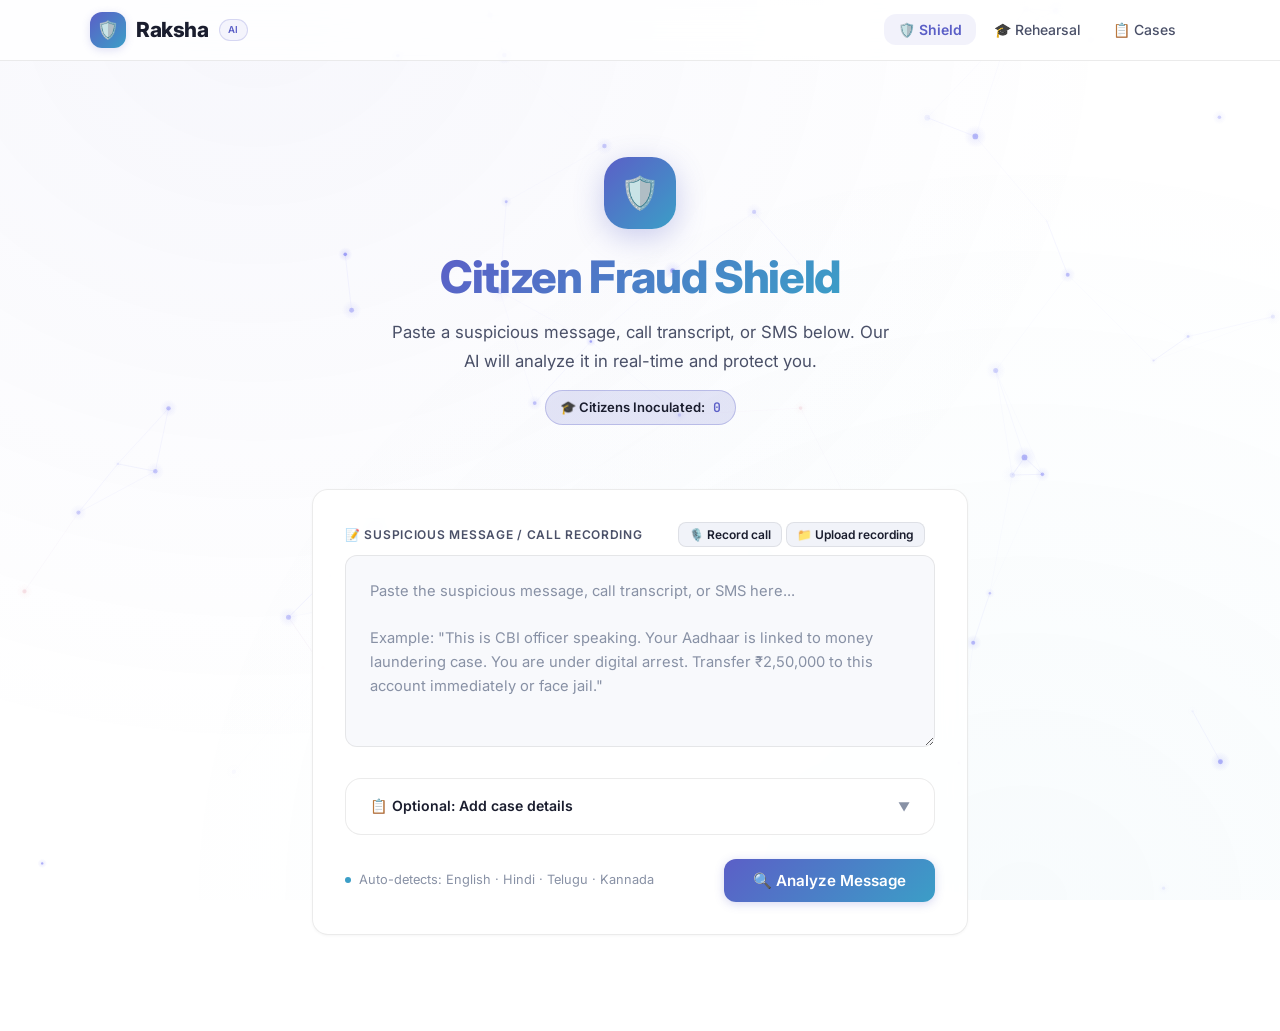
==== commit 423e925f: "feat: Add Telegram Guardian alerts, Rehearsal simulator, Chrome extension, and streamlined UI for de" ====
--- a/frontend/src/index.html
+++ b/frontend/src/index.html
@@ -235,9 +235,7 @@
             </a>
             <ul class="nav-links">
                 <li><a href="index.html" class="nav-link active" id="nav-shield">🛡️ Shield</a></li>
-                <li><a href="LiveShield.html" class="nav-link" id="nav-liveshield">⚡ LiveShield</a></li>
-                <li><a href="Intel.html" class="nav-link" id="nav-intel">🕸️ Intel</a></li>
-                <li><a href="EvalDashboard.html" class="nav-link" id="nav-eval">📊 Evaluation</a></li>
+                <li><a href="Rehearsal.html" class="nav-link" id="nav-rehearsal">🎓 Rehearsal</a></li>
                 <li><a href="CaseLog.html" class="nav-link" id="nav-cases">📋 Cases</a></li>
             </ul>
         </div>
@@ -254,6 +252,10 @@
                 Paste a suspicious message, call transcript, or SMS below.
                 Our AI will analyze it in real-time and protect you.
             </p>
+            <div style="margin-top: 15px; display: inline-flex; align-items: center; gap: 8px; background: rgba(91, 95, 199, 0.15); border: 1px solid rgba(91, 95, 199, 0.3); padding: 6px 14px; border-radius: var(--radius-full); font-size: 0.82rem; font-weight: 600; color: var(--text-primary); transition: all var(--transition-default);" class="fade-in">
+                <span>🎓 Citizens Inoculated:</span>
+                <span id="citizensInoculatedCount" style="color: var(--accent-primary); font-family: var(--font-mono);">0</span>
+            </div>
         </section>
 
         <!-- ── Analysis Input ── -->
@@ -271,12 +273,7 @@
                 <textarea
                     id="messageInput"
                     class="textarea"
-                    placeholder="Paste the suspicious message, call transcript, or SMS here...
- 
-Example: &quot;This is CBI officer speaking. Your Aadhaar is linked to money laundering case. You are under digital arrest. Transfer ₹2,50,000 to this account immediately or face jail.&quot;"
-                    rows="6"
-                ></textarea>
-            </div> immediately or face jail.&quot;"
+                    placeholder="Paste the suspicious message, call transcript, or SMS here...&#10;&#10;Example: &quot;This is CBI officer speaking. Your Aadhaar is linked to money laundering case. You are under digital arrest. Transfer ₹2,50,000 to this account immediately or face jail.&quot;"
                     rows="6"
                 ></textarea>
             </div>
@@ -442,7 +439,18 @@
                 document.getElementById('detailsExpander').classList.add('open');
                 document.getElementById('platform').value = 'LiveShield Voice Feed';
             }
+            fetchInoculationCounter();
         });
+
+        async function fetchInoculationCounter() {
+            try {
+                const res = await fetch('/rehearsal/inoculated');
+                const data = await res.json();
+                document.getElementById('citizensInoculatedCount').textContent = data.count || '0';
+            } catch (err) {
+                console.error("Failed to load inoculation counter:", err);
+            }
+        }
 
         // ── Voice Input & Transcription Logic ──
         let mediaRecorder = null;
